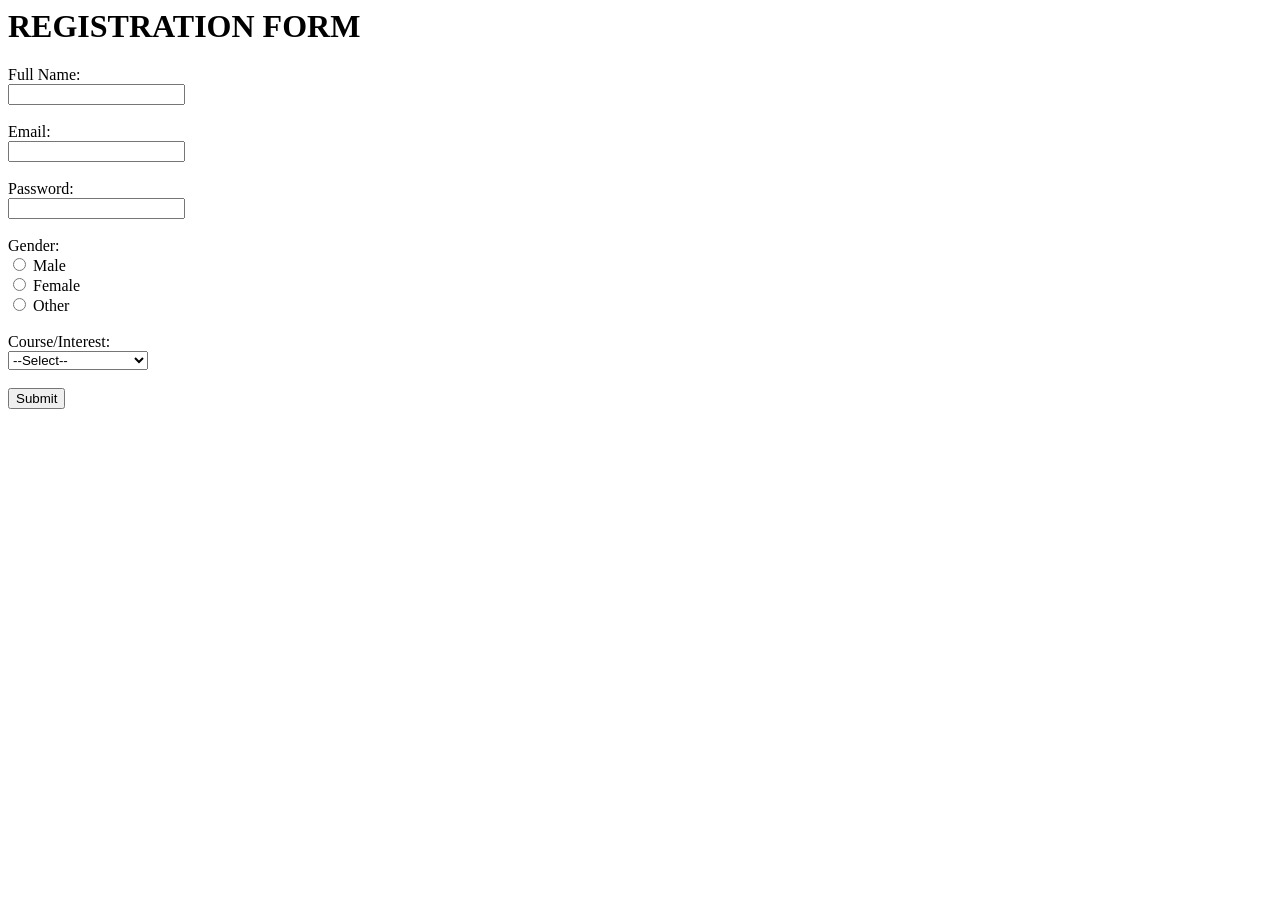
==== index.html @ 71e10230 "Add files via upload" ====
<html>
<head>
	<title> Registration Form </title>
</head>
<body>
	<h1> REGISTRATION FORM </h1>
	<from method="post">
	<label> Full Name: </label> <br>
	<input type="text" id="name" name="name" required> <br> <br>

	<label> Email: </label> <br>
	<input type="text" id="email" name="email" required> <br> <br>

	<label> Password: </label> <br>
	<input type="password" id="pwd" name="password" required> <br> <br>

	<label> Gender: </label>  <br>
	<input type="radio" value="male"> Male <br>
	<input type="radio" value="female"> Female <br>
	<input type="radio" value="Other"> Other <br>
	<br>

	<label> Course/Interest: </label> <br>
	<select id="course" name="course">
		<option value="">--Select--</option>
		<option value="Web designer">Web Designer</option>
		<option value="AI"> AI </option>	
		<option value="UI/UX">UI/UX</option>
		<option value="frontend developer">Frontend Developer</option>
		<option value="Data Analyst"> Data Analyst</option>
		</select> <br> <br>

	<input type="submit" value="Submit">
</body>
</html>
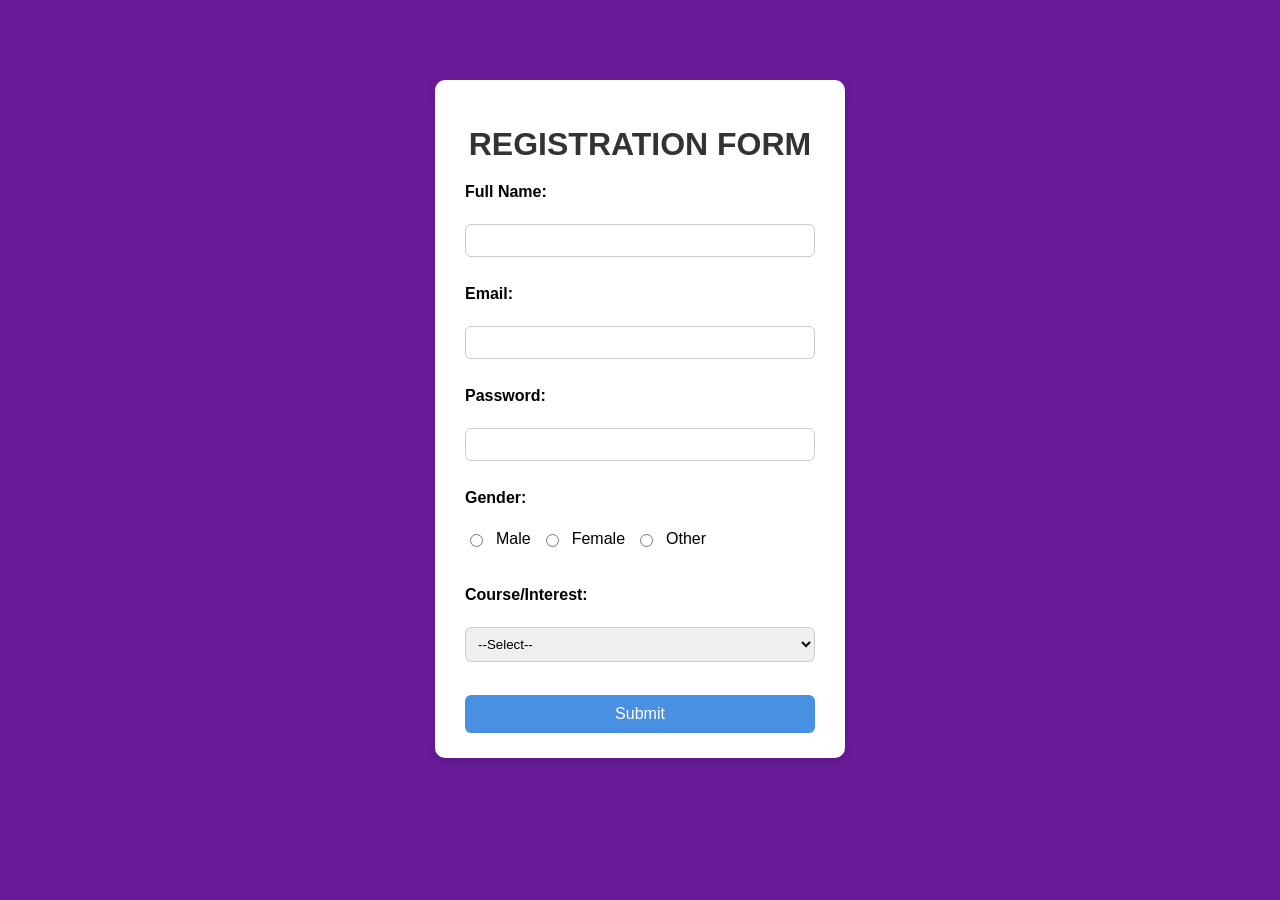
==== commit 095ae26a: "Add files via upload" ====
--- a/index.html
+++ b/index.html
@@ -1,9 +1,13 @@
 <html>
 <head>
 	<title> Registration Form </title>
+	<link rel="stylesheet" href="style.css">
 </head>
 <body>
+<div class="container">
 	<h1> REGISTRATION FORM </h1>
+
+
 	<from method="post">
 	<label> Full Name: </label> <br>
 	<input type="text" id="name" name="name" required> <br> <br>
@@ -15,10 +19,11 @@
 	<input type="password" id="pwd" name="password" required> <br> <br>
 
 	<label> Gender: </label>  <br>
+	<div class="gender">
 	<input type="radio" value="male"> Male <br>
 	<input type="radio" value="female"> Female <br>
 	<input type="radio" value="Other"> Other <br>
-	<br>
+	 </div> <br>
 
 	<label> Course/Interest: </label> <br>
 	<select id="course" name="course">
@@ -31,5 +36,8 @@
 		</select> <br> <br>
 
 	<input type="submit" value="Submit">
+</form>
+</div>
+
 </body>
 </html>
--- a/style.css
+++ b/style.css
@@ -0,0 +1,70 @@
+body {
+    font-family: Arial, sans-serif;
+	background-color: #6A1B9A;
+	color: black;
+	margin: 0;
+    padding: 0;
+}
+
+.container {
+    width: 350px;
+    margin: 80px auto;
+    background: white;
+    padding: 25px 30px;
+    border-radius: 10px;
+    box-shadow: 0px 4px 12px rgba(0, 0, 0, 0.15);
+}
+
+
+h1 {
+    text-align: center;
+    margin-bottom: 20px;
+    color: #333;
+}
+
+
+label {
+    display: block;
+    margin-top: 10px;
+    margin-bottom: 5px;
+    font-weight: bold;
+}
+
+input[type="text"],
+input[type="email"],
+input[type="password"],
+select {
+    width: 100%;
+    padding: 8px;
+    border: 1px solid #ccc;
+    border-radius: 6px;
+    outline: none;
+}
+
+
+input:focus,
+select:focus {
+    border-color: #4a90e2;
+}
+
+.gender {
+    display: flex;
+    gap: 10px;
+    margin-bottom: 10px;
+}
+
+input[type="submit"] {
+    width: 100%;
+    margin-top: 15px;
+    padding: 10px;
+    background: #4a90e2;
+    color: white;
+    border: none;
+    border-radius: 6px;
+    font-size: 16px;
+    cursor: pointer;
+}
+
+input[type="submit"]:hover {
+    background: #357abd;
+}
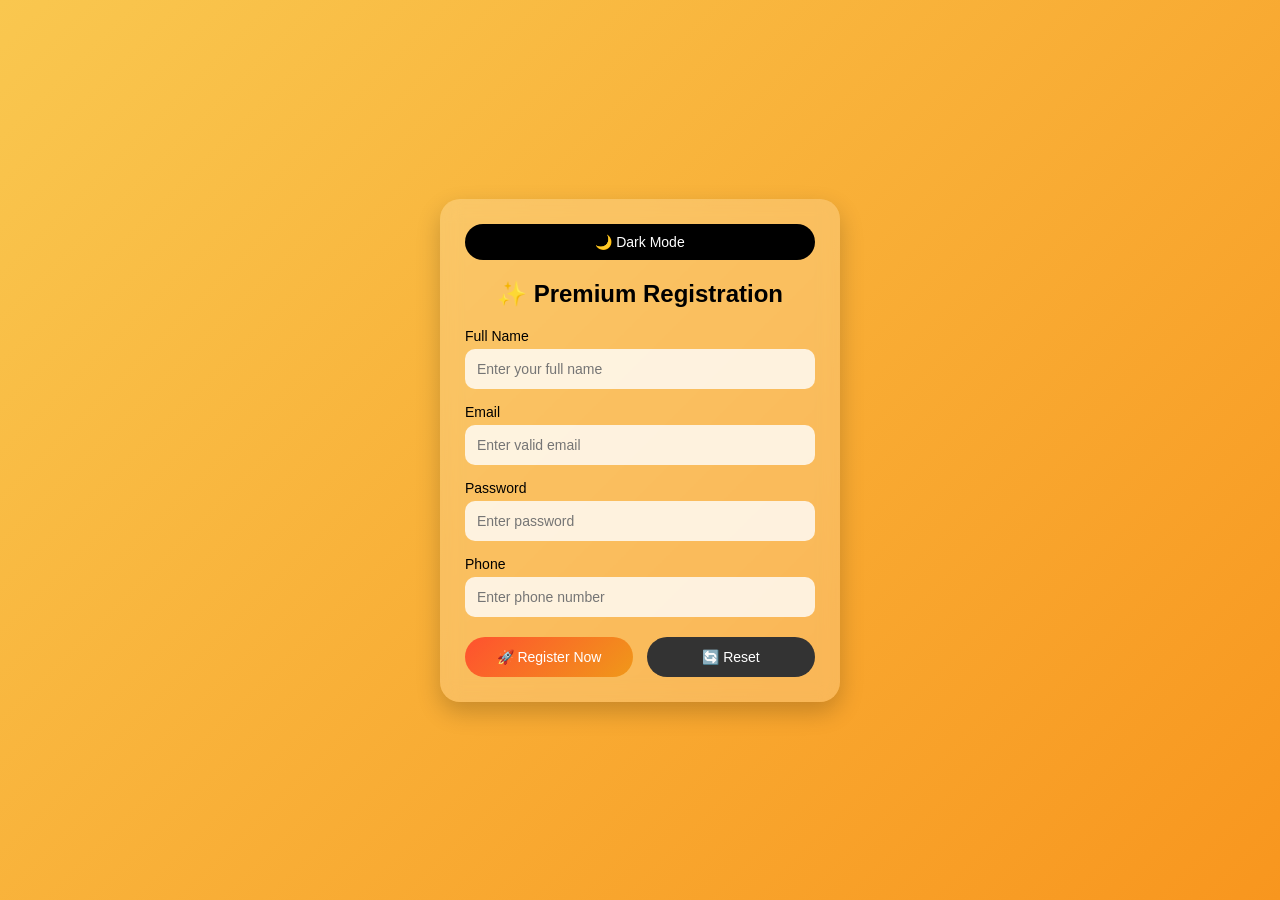
==== commit 532ecc50: "Add files via upload" ====
--- a/index.html
+++ b/index.html
@@ -1,42 +1,50 @@
-<html>
+<!DOCTYPE html>
+<html lang="en">
 <head>
-	<title> Registration Form </title>
-	<link rel="stylesheet" href="style.css">
+    <meta charset="UTF-8">
+    <meta name="viewport" content="width=device-width, initial-scale=1.0">
+    <title>Premium Registration</title>
+
+    <!-- Link CSS -->
+    <link rel="stylesheet" href="style.css">
 </head>
 <body>
+
 <div class="container">
-	<h1> REGISTRATION FORM </h1>
 
+    <div class="dark-toggle">🌙 Dark Mode</div>
 
-	<from method="post">
-	<label> Full Name: </label> <br>
-	<input type="text" id="name" name="name" required> <br> <br>
+    <h2>✨ Premium Registration</h2>
 
-	<label> Email: </label> <br>
-	<input type="text" id="email" name="email" required> <br> <br>
+    <form>
 
-	<label> Password: </label> <br>
-	<input type="password" id="pwd" name="password" required> <br> <br>
+        <div class="form-group">
+            <label for="name">Full Name</label>
+            <input type="text" id="name" placeholder="Enter your full name" required>
+        </div>
 
-	<label> Gender: </label>  <br>
-	<div class="gender">
-	<input type="radio" value="male"> Male <br>
-	<input type="radio" value="female"> Female <br>
-	<input type="radio" value="Other"> Other <br>
-	 </div> <br>
+        <div class="form-group">
+            <label for="email">Email</label>
+            <input type="email" id="email" placeholder="Enter valid email" required>
+        </div>
 
-	<label> Course/Interest: </label> <br>
-	<select id="course" name="course">
-		<option value="">--Select--</option>
-		<option value="Web designer">Web Designer</option>
-		<option value="AI"> AI </option>	
-		<option value="UI/UX">UI/UX</option>
-		<option value="frontend developer">Frontend Developer</option>
-		<option value="Data Analyst"> Data Analyst</option>
-		</select> <br> <br>
+        <div class="form-group">
+            <label for="password">Password</label>
+            <input type="password" id="password" placeholder="Enter password" minlength="6" required>
+        </div>
 
-	<input type="submit" value="Submit">
-</form>
+        <div class="form-group">
+            <label for="phone">Phone</label>
+            <input type="tel" id="phone" placeholder="Enter phone number" required>
+        </div>
+
+        <div class="buttons">
+            <button type="submit" class="register">🚀 Register Now</button>
+            <button type="reset" class="reset">🔄 Reset</button>
+        </div>
+
+    </form>
+
 </div>
 
 </body>
--- a/style.css
+++ b/style.css
@@ -1,70 +1,97 @@
-body {
+* {
+    margin: 0;
+    padding: 0;
+    box-sizing: border-box;
     font-family: Arial, sans-serif;
-	background-color: #6A1B9A;
-	color: black;
-	margin: 0;
-    padding: 0;
 }
 
-.container {
-    width: 350px;
-    margin: 80px auto;
-    background: white;
-    padding: 25px 30px;
-    border-radius: 10px;
-    box-shadow: 0px 4px 12px rgba(0, 0, 0, 0.15);
+body {
+    height: 100vh;
+    background: linear-gradient(135deg, #f9c74f, #f8961e);
+    display: flex;
+    justify-content: center;
+    align-items: center;
 }
 
+/* Card */
+.container {
+    width: 90%;
+    max-width: 400px;
+    background: rgba(255,255,255,0.2);
+    padding: 25px;
+    border-radius: 20px;
+    backdrop-filter: blur(10px);
+    box-shadow: 0 10px 25px rgba(0,0,0,0.2);
+}
 
-h1 {
+/* Dark mode button */
+.dark-toggle {
+    background: #000;
+    color: #fff;
+    padding: 10px;
+    border-radius: 30px;
     text-align: center;
     margin-bottom: 20px;
-    color: #333;
+    font-size: 14px;
 }
 
+/* Heading */
+h2 {
+    text-align: center;
+    margin-bottom: 20px;
+    font-size: 24px;
+}
+
+/* Input group */
+.form-group {
+    margin-bottom: 15px;
+}
 
 label {
     display: block;
-    margin-top: 10px;
+    font-size: 14px;
     margin-bottom: 5px;
-    font-weight: bold;
 }
 
-input[type="text"],
-input[type="email"],
-input[type="password"],
-select {
+input {
     width: 100%;
-    padding: 8px;
-    border: 1px solid #ccc;
-    border-radius: 6px;
+    padding: 12px;
+    border-radius: 10px;
+    border: none;
     outline: none;
+    background: rgba(255,255,255,0.8);
+    font-size: 14px;
 }
 
-
-input:focus,
-select:focus {
-    border-color: #4a90e2;
+/* Buttons */
+.buttons {
+    display: flex;
+    justify-content: space-between;
+    margin-top: 20px;
 }
 
-.gender {
-    display: flex;
-    gap: 10px;
-    margin-bottom: 10px;
-}
-
-input[type="submit"] {
-    width: 100%;
-    margin-top: 15px;
-    padding: 10px;
-    background: #4a90e2;
-    color: white;
+button {
+    width: 48%;
+    padding: 12px;
     border: none;
-    border-radius: 6px;
-    font-size: 16px;
+    border-radius: 25px;
+    font-size: 14px;
     cursor: pointer;
 }
 
-input[type="submit"]:hover {
-    background: #357abd;
+/* Register button */
+.register {
+    background: linear-gradient(135deg, #ff512f, #f09819);
+    color: white;
+}
+
+/* Reset button */
+.reset {
+    background: #333;
+    color: white;
+}
+
+/* Hover */
+button:hover {
+    opacity: 0.9;
 }
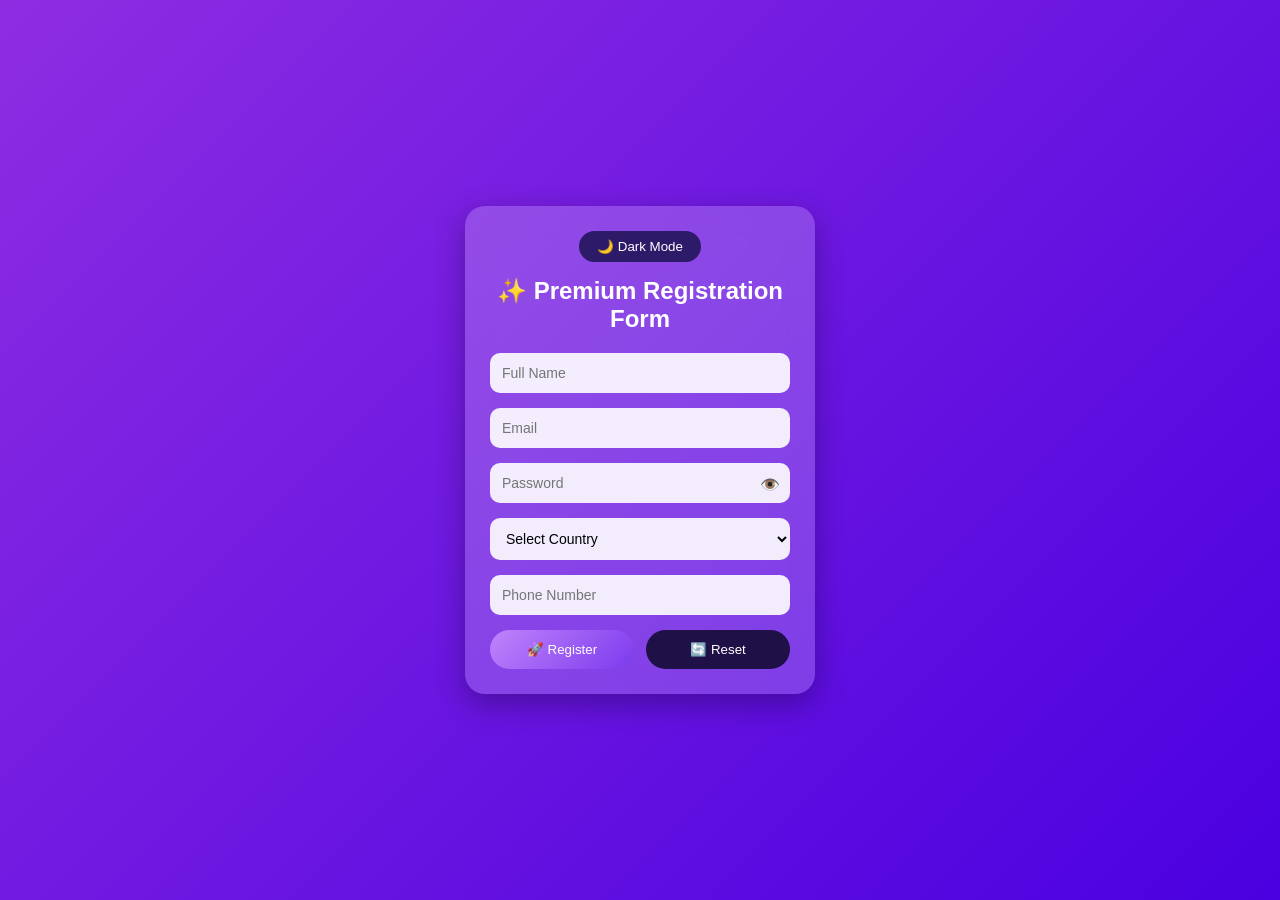
==== commit 023a4937: "Add files via upload" ====
--- a/index.html
+++ b/index.html
@@ -1,46 +1,54 @@
 <!DOCTYPE html>
 <html lang="en">
 <head>
-    <meta charset="UTF-8">
-    <meta name="viewport" content="width=device-width, initial-scale=1.0">
-    <title>Premium Registration</title>
+<meta charset="UTF-8">
+<meta name="viewport" content="width=device-width, initial-scale=1.0">
+<title>Premium Registration Form</title>
+<link rel="stylesheet" href="style.css">
+</head>
 
-    <!-- Link CSS -->
-    <link rel="stylesheet" href="style.css">
-</head>
 <body>
 
 <div class="container">
 
-    <div class="dark-toggle">🌙 Dark Mode</div>
+    <button class="toggle-btn">🌙 Dark Mode</button>
 
-    <h2>✨ Premium Registration</h2>
+    <h2>✨ Premium Registration Form</h2>
 
     <form>
 
-        <div class="form-group">
-            <label for="name">Full Name</label>
-            <input type="text" id="name" placeholder="Enter your full name" required>
+        <div class="input-box">
+            <input type="text" placeholder="Full Name" required>
         </div>
 
-        <div class="form-group">
-            <label for="email">Email</label>
-            <input type="email" id="email" placeholder="Enter valid email" required>
+        <div class="input-box">
+            <input type="email" placeholder="Email" required>
         </div>
 
-        <div class="form-group">
-            <label for="password">Password</label>
-            <input type="password" id="password" placeholder="Enter password" minlength="6" required>
+        <div class="input-box">
+            <input type="password" placeholder="Password" required>
+            <span>👁️</span>
         </div>
 
-        <div class="form-group">
-            <label for="phone">Phone</label>
-            <input type="tel" id="phone" placeholder="Enter phone number" required>
+        <div class="input-box">
+            <select required>
+                <option value="">Select Country</option>
+                <option>India</option>
+                <option>USA</option>
+                <option>UK</option>
+                <option>Canada</option>
+                <option>Australia</option>
+            </select>
         </div>
 
-        <div class="buttons">
-            <button type="submit" class="register">🚀 Register Now</button>
-            <button type="reset" class="reset">🔄 Reset</button>
+       
+        <div class="input-box">
+            <input type="tel" placeholder="Phone Number" required>
+        </div>
+
+        <div class="btn-group">
+            <button class="btn register">🚀 Register</button>
+            <button class="btn reset" type="reset">🔄 Reset</button>
         </div>
 
     </form>
--- a/style.css
+++ b/style.css
@@ -1,97 +1,87 @@
 * {
-    margin: 0;
-    padding: 0;
-    box-sizing: border-box;
-    font-family: Arial, sans-serif;
+  margin: 0;
+  padding: 0;
+  box-sizing: border-box;
+  font-family: 'Poppins', sans-serif;
 }
 
 body {
-    height: 100vh;
-    background: linear-gradient(135deg, #f9c74f, #f8961e);
-    display: flex;
-    justify-content: center;
-    align-items: center;
+  height: 100vh;
+  display: flex;
+  justify-content: center;
+  align-items: center;
+  background: linear-gradient(135deg, #8e2de2, #4a00e0);
 }
 
-/* Card */
 .container {
-    width: 90%;
-    max-width: 400px;
-    background: rgba(255,255,255,0.2);
-    padding: 25px;
-    border-radius: 20px;
-    backdrop-filter: blur(10px);
-    box-shadow: 0 10px 25px rgba(0,0,0,0.2);
+  width: 350px;
+  padding: 25px;
+  border-radius: 20px;
+  background: rgba(255,255,255,0.2);
+  backdrop-filter: blur(15px);
+  box-shadow: 0 10px 30px rgba(0,0,0,0.3);
+  text-align: center;
 }
 
-/* Dark mode button */
-.dark-toggle {
-    background: #000;
-    color: #fff;
-    padding: 10px;
-    border-radius: 30px;
-    text-align: center;
-    margin-bottom: 20px;
-    font-size: 14px;
+.toggle-btn {
+  display: block;
+  width: fit-content;
+  margin: 0 auto 15px;
+  padding: 8px 18px;
+  border: none;
+  border-radius: 20px;
+  background: #2d1b69;
+  color: white;
+  cursor: pointer;
 }
 
-/* Heading */
 h2 {
-    text-align: center;
-    margin-bottom: 20px;
-    font-size: 24px;
+  margin-bottom: 20px;
+  color: white;
 }
 
-/* Input group */
-.form-group {
-    margin-bottom: 15px;
+.input-box {
+  margin-bottom: 15px;
+  position: relative;
 }
 
-label {
-    display: block;
-    font-size: 14px;
-    margin-bottom: 5px;
+.input-box input,
+.input-box select {
+  width: 100%;
+  padding: 12px;
+  border-radius: 10px;
+  border: none;
+  outline: none;
+  background: rgba(255,255,255,0.9);
+  font-size: 14px;
 }
 
-input {
-    width: 100%;
-    padding: 12px;
-    border-radius: 10px;
-    border: none;
-    outline: none;
-    background: rgba(255,255,255,0.8);
-    font-size: 14px;
+.input-box span {
+  position: absolute;
+  right: 10px;
+  top: 12px;
+  cursor: pointer;
 }
 
-/* Buttons */
-.buttons {
-    display: flex;
-    justify-content: space-between;
-    margin-top: 20px;
+.btn-group {
+  display: flex;
+  justify-content: space-between;
 }
 
-button {
-    width: 48%;
-    padding: 12px;
-    border: none;
-    border-radius: 25px;
-    font-size: 14px;
-    cursor: pointer;
+.btn {
+  width: 48%;
+  padding: 12px;
+  border: none;
+  border-radius: 25px;
+  cursor: pointer;
 }
 
-/* Register button */
 .register {
-    background: linear-gradient(135deg, #ff512f, #f09819);
-    color: white;
+  background: linear-gradient(135deg, #c084fc, #7c3aed);
+  color: white;
 }
 
-/* Reset button */
 .reset {
-    background: #333;
-    color: white;
-}
-
-/* Hover */
-button:hover {
-    opacity: 0.9;
+  background: #1f1147;
+  color: white;
 }
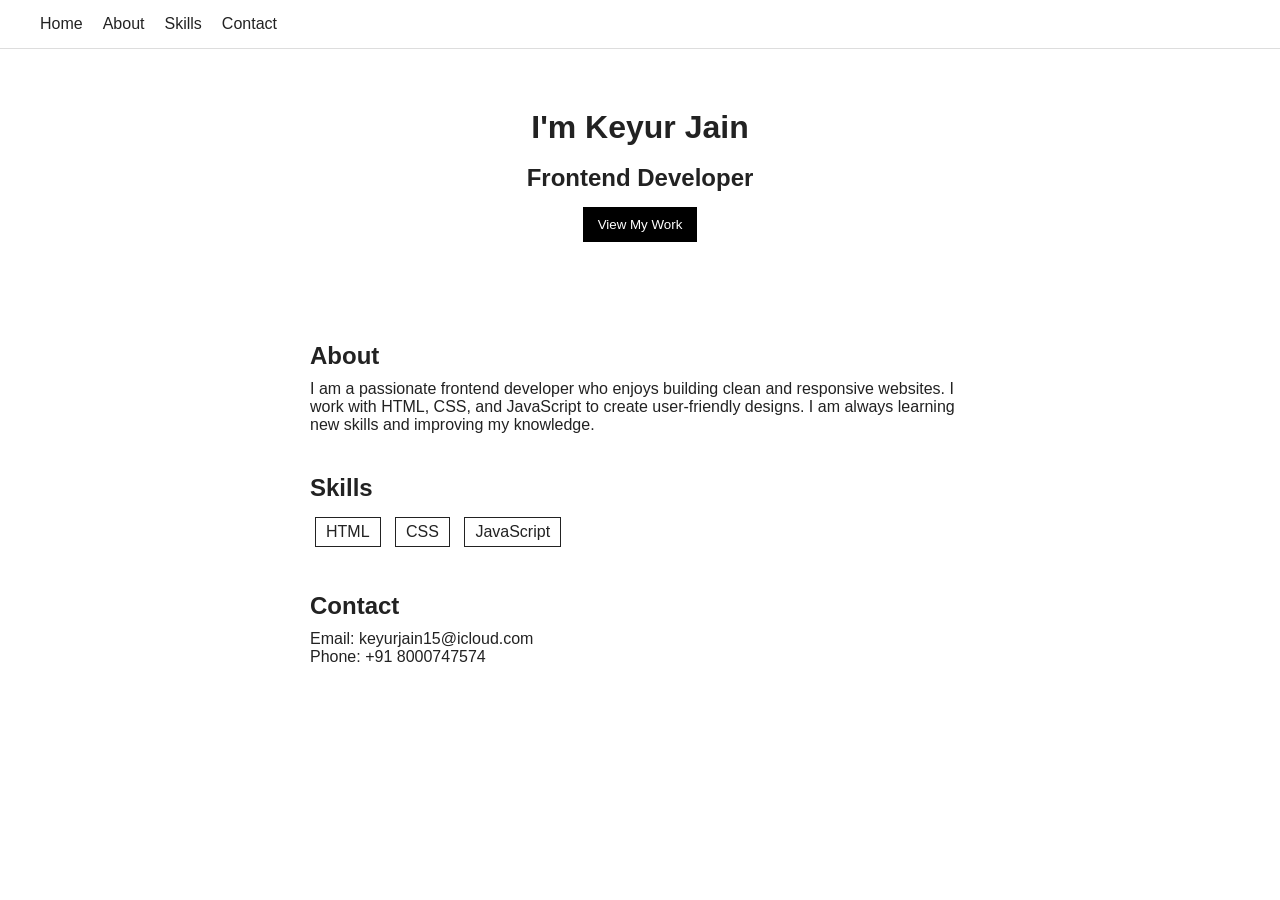
==== commit c72766ad: "Add files via upload" ====
--- a/index.html
+++ b/index.html
@@ -3,57 +3,55 @@
 <head>
 <meta charset="UTF-8">
 <meta name="viewport" content="width=device-width, initial-scale=1.0">
-<title>Premium Registration Form</title>
+<title>Portfolio</title>
 <link rel="stylesheet" href="style.css">
 </head>
 
 <body>
 
-<div class="container">
+<!-- Navbar -->
+<nav>
+  <ul>
+    <li><a href="#">Home</a></li>
+    <li><a href="#about">About</a></li>
+    <li><a href="#skills">Skills</a></li>
+    <li><a href="#contact">Contact</a></li>
+  </ul>
+</nav>
 
-    <button class="toggle-btn">🌙 Dark Mode</button>
+		<!-- Hero Section -->
+<section class="hero">
+  <h1>I'm Keyur Jain</h1> <br>
+  <h2>Frontend Developer</h2>
+  <button>View My Work</button>
+</section>
 
-    <h2>✨ Premium Registration Form</h2>
+		<!-- About -->
+<section id="about" class="section">
+  <h2>About</h2>
+  <p>
+    I am a passionate frontend developer who enjoys building clean and responsive websites.
+    I work with HTML, CSS, and JavaScript to create user-friendly designs.
+    I am always learning new skills and improving my knowledge.
+  </p>
+</section>
 
-    <form>
+		<!-- Skills -->
+<section id="skills" class="section">
+  <h2>Skills</h2>
+  <div class="skills">
+    <span>HTML</span>
+    <span>CSS</span>
+    <span>JavaScript</span>
+  </div>
+</section>
 
-        <div class="input-box">
-            <input type="text" placeholder="Full Name" required>
-        </div>
-
-        <div class="input-box">
-            <input type="email" placeholder="Email" required>
-        </div>
-
-        <div class="input-box">
-            <input type="password" placeholder="Password" required>
-            <span>👁️</span>
-        </div>
-
-        <div class="input-box">
-            <select required>
-                <option value="">Select Country</option>
-                <option>India</option>
-                <option>USA</option>
-                <option>UK</option>
-                <option>Canada</option>
-                <option>Australia</option>
-            </select>
-        </div>
-
-       
-        <div class="input-box">
-            <input type="tel" placeholder="Phone Number" required>
-        </div>
-
-        <div class="btn-group">
-            <button class="btn register">🚀 Register</button>
-            <button class="btn reset" type="reset">🔄 Reset</button>
-        </div>
-
-    </form>
-
-</div>
+		<!-- Contact -->
+<section id="contact" class="section">
+  <h2>Contact</h2>
+  <p>Email: keyurjain15@icloud.com</p>
+  <p>Phone: +91 8000747574</p>
+</section>
 
 </body>
 </html>
--- a/style.css
+++ b/style.css
@@ -2,86 +2,74 @@
   margin: 0;
   padding: 0;
   box-sizing: border-box;
-  font-family: 'Poppins', sans-serif;
+  font-family: Arial, sans-serif;
 }
 
 body {
-  height: 100vh;
-  display: flex;
-  justify-content: center;
-  align-items: center;
-  background: linear-gradient(135deg, #8e2de2, #4a00e0);
+  color: #222;
 }
 
-.container {
-  width: 350px;
-  padding: 25px;
-  border-radius: 20px;
-  background: rgba(255,255,255,0.2);
-  backdrop-filter: blur(15px);
-  box-shadow: 0 10px 30px rgba(0,0,0,0.3);
-  text-align: center;
+/* Navbar */
+nav {
+  display: flex;
+  justify-content: space-between;
+  padding: 15px 40px;
+  border-bottom: 1px solid #ddd;
 }
 
-.toggle-btn {
-  display: block;
-  width: fit-content;
-  margin: 0 auto 15px;
-  padding: 8px 18px;
+nav ul {
+  list-style: none;
+  display: flex;
+  gap: 20px;
+}
+
+nav a {
+  text-decoration: none;
+  color: #222;
+}
+
+/* Hero */
+.hero {
+  text-align: center;
+  padding: 60px 20px;
+}
+
+.hero h1 {
+  font-size: 32px;
+}
+
+.hero p {
+  margin-top: 10px;
+}
+
+.intro {
+  color: gray;
+}
+
+button {
+  margin-top: 15px;
+  padding: 10px 15px;
   border: none;
-  border-radius: 20px;
-  background: #2d1b69;
+  background: black;
   color: white;
   cursor: pointer;
 }
 
-h2 {
-  margin-bottom: 20px;
-  color: white;
+/* Sections */
+.section {
+  max-width: 700px;
+  margin: 40px auto;
+  padding: 0 20px;
 }
 
-.input-box {
-  margin-bottom: 15px;
-  position: relative;
+.section h2 {
+  margin-bottom: 10px;
 }
 
-.input-box input,
-.input-box select {
-  width: 100%;
-  padding: 12px;
-  border-radius: 10px;
-  border: none;
-  outline: none;
-  background: rgba(255,255,255,0.9);
-  font-size: 14px;
-}
-
-.input-box span {
-  position: absolute;
-  right: 10px;
-  top: 12px;
-  cursor: pointer;
-}
-
-.btn-group {
-  display: flex;
-  justify-content: space-between;
-}
-
-.btn {
-  width: 48%;
-  padding: 12px;
-  border: none;
-  border-radius: 25px;
-  cursor: pointer;
-}
-
-.register {
-  background: linear-gradient(135deg, #c084fc, #7c3aed);
-  color: white;
-}
-
-.reset {
-  background: #1f1147;
-  color: white;
+/* Skills */
+.skills span {
+  display: inline-block;
+  border: 1px solid #222;
+  padding: 5px 10px;
+  margin: 5px;
 }
